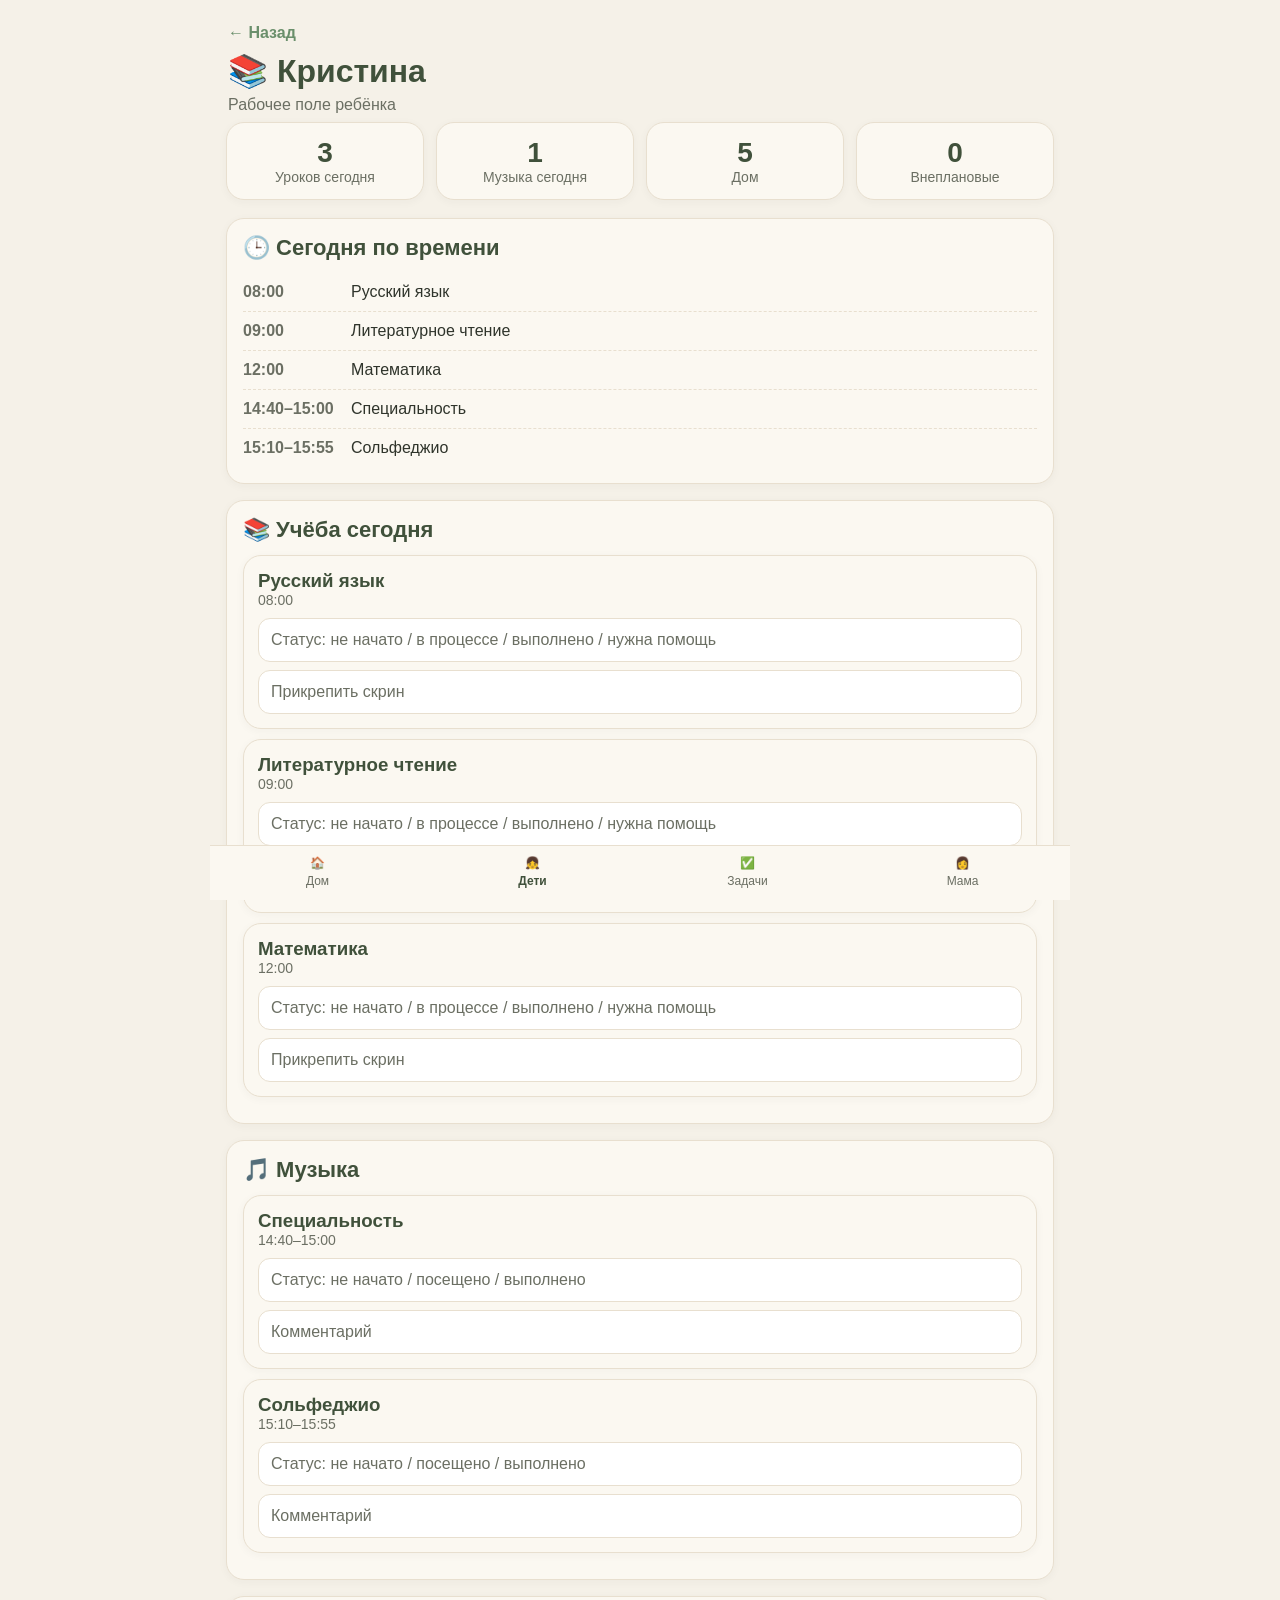
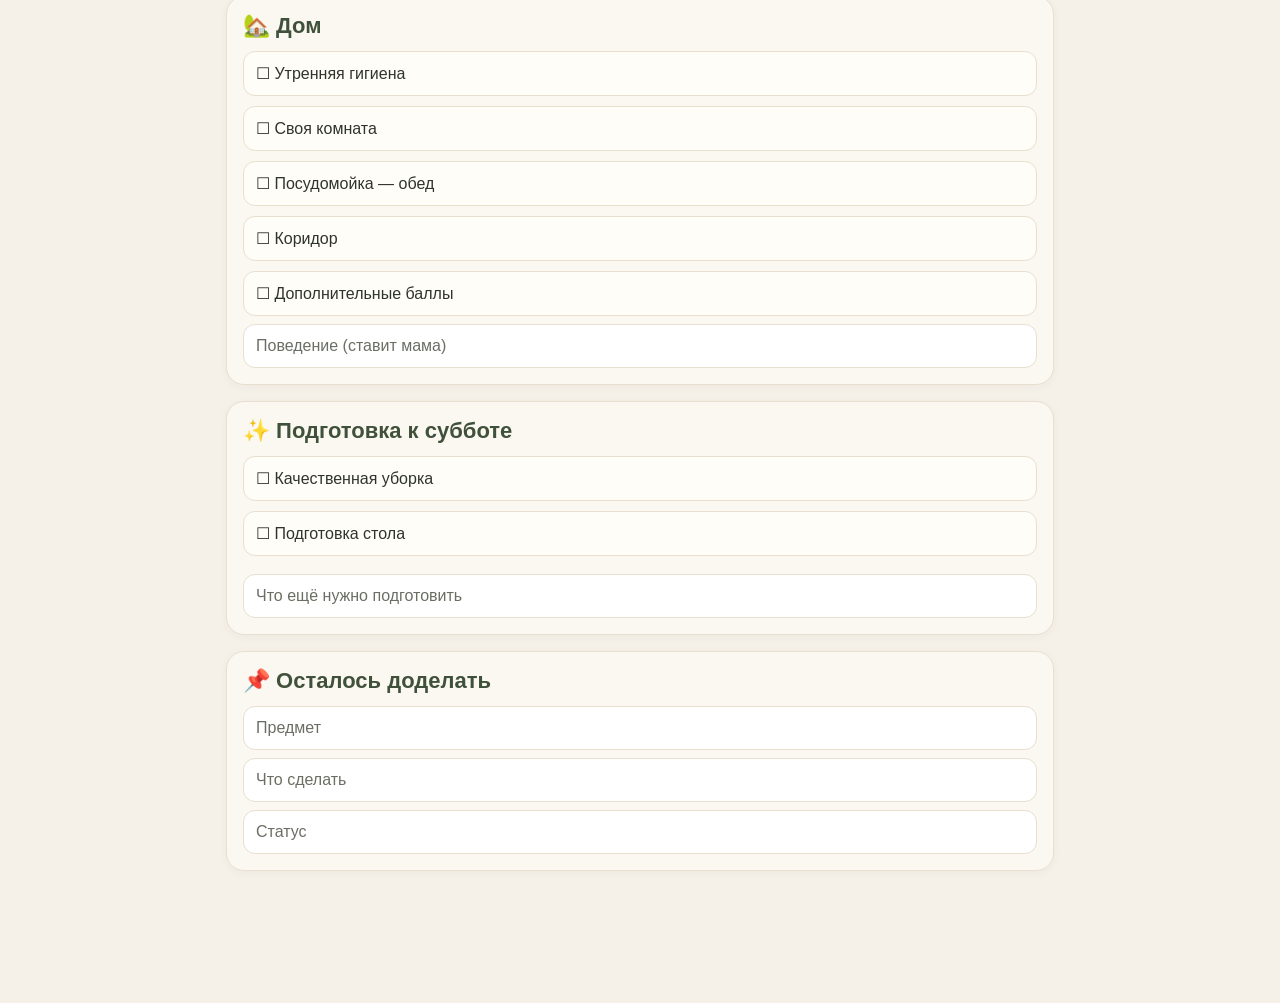
==== kristina.html @ c878d45f "Add files via upload" ====
<!DOCTYPE html>
<html lang="ru">
<head>
  <meta charset="UTF-8" />
  <meta name="viewport" content="width=device-width, initial-scale=1.0" />
  <title>📚 Кристина</title>
  <link rel="manifest" href="manifest.json" />
  <link rel="stylesheet" href="styles.css" />
  <meta name="theme-color" content="#6A8F6B" />
</head>
<body>
  <div class="app-shell">
    <header class="topbar">
      <a class="back-link" href="index.html">← Назад</a>
      <h1>📚 Кристина</h1>
      <p>Рабочее поле ребёнка</p>
    </header>

    <main class="content">
      <section class="metrics">
        <div class="metric-card"><div class="metric-number">3</div><div class="metric-label">Уроков сегодня</div></div>
        <div class="metric-card"><div class="metric-number">1</div><div class="metric-label">Музыка сегодня</div></div>
        <div class="metric-card"><div class="metric-number">5</div><div class="metric-label">Дом</div></div>
        <div class="metric-card"><div class="metric-number">0</div><div class="metric-label">Внеплановые</div></div>
      </section>

      <section class="section">
        <h2>🕒 Сегодня по времени</h2>
        <div class="schedule-row"><div class="schedule-time">08:00</div><div>Русский язык</div></div>
<div class="schedule-row"><div class="schedule-time">09:00</div><div>Литературное чтение</div></div>
<div class="schedule-row"><div class="schedule-time">12:00</div><div>Математика</div></div>
<div class="schedule-row"><div class="schedule-time">14:40–15:00</div><div>Специальность</div></div>
<div class="schedule-row"><div class="schedule-time">15:10–15:55</div><div>Сольфеджио</div></div>
      </section>

      <section class="section">
        <h2>📚 Учёба сегодня</h2>
        <div class="task-card">
              <h3>Русский язык</h3>
              <div class="task-meta">08:00</div>
              <div class="fake-select">Статус: не начато / в процессе / выполнено / нужна помощь</div>
              <div class="fake-upload">Прикрепить скрин</div>
            </div>
<div class="task-card">
              <h3>Литературное чтение</h3>
              <div class="task-meta">09:00</div>
              <div class="fake-select">Статус: не начато / в процессе / выполнено / нужна помощь</div>
              <div class="fake-upload">Прикрепить скрин</div>
            </div>
<div class="task-card">
              <h3>Математика</h3>
              <div class="task-meta">12:00</div>
              <div class="fake-select">Статус: не начато / в процессе / выполнено / нужна помощь</div>
              <div class="fake-upload">Прикрепить скрин</div>
            </div>
      </section>

      <section class="section">
        <h2>🎵 Музыка</h2>
        <div class="task-card">
              <h3>Специальность</h3>
              <div class="task-meta">14:40–15:00</div>
              <div class="fake-select">Статус: не начато / посещено / выполнено</div>
              <div class="fake-input">Комментарий</div>
            </div>
<div class="task-card">
              <h3>Сольфеджио</h3>
              <div class="task-meta">15:10–15:55</div>
              <div class="fake-select">Статус: не начато / посещено / выполнено</div>
              <div class="fake-input">Комментарий</div>
            </div>
      </section>

      <section class="section">
        <h2>🏡 Дом</h2>
        <div class="checklist">
          <div class="check-item">☐ Утренняя гигиена</div>
<div class="check-item">☐ Своя комната</div>
<div class="check-item">☐ Посудомойка — обед</div>
<div class="check-item">☐ Коридор</div>
<div class="check-item">☐ Дополнительные баллы</div>
        </div>
        <div class="fake-select">Поведение (ставит мама)</div>
      </section>

      
        <section class="section">
          <h2>✨ Подготовка к субботе</h2>
          <div class="checklist">
            <div class="check-item">☐ Качественная уборка</div>
            <div class="check-item">☐ Подготовка стола</div>
            <div class="fake-input">Что ещё нужно подготовить</div>
          </div>
        </section>
        

      <section class="section">
        <h2>📌 Осталось доделать</h2>
        <div class="fake-input">Предмет</div>
        <div class="fake-input">Что сделать</div>
        <div class="fake-select">Статус</div>
      </section>
    </main>

    <nav class="bottom-nav">
      <a href="index.html">🏠<span>Дом</span></a>
      <a class="active" href="#">👧<span>Дети</span></a>
      <a href="mama.html">✅<span>Задачи</span></a>
      <a href="mama.html">👩<span>Мама</span></a>
    </nav>
  </div>
  <script src="app.js"></script>
</body>
</html>
---- styles.css ----
:root {
  --bg: #F5F1E8;
  --card: #FBF8F1;
  --line: #E8DFCF;
  --green: #6A8F6B;
  --green-dark: #40513B;
  --text: #2F342B;
  --muted: #6B6F63;
  --warning: #C98B2A;
  --danger: #B65C5C;
  --good: #4D8B66;
}
* { box-sizing: border-box; }
body {
  margin: 0;
  font-family: -apple-system, BlinkMacSystemFont, "Segoe UI", sans-serif;
  background: var(--bg);
  color: var(--text);
}
.app-shell {
  max-width: 860px;
  margin: 0 auto;
  padding-bottom: 92px;
}
.topbar {
  padding: 24px 18px 8px;
}
.topbar h1 {
  margin: 0;
  font-size: 32px;
  color: var(--green-dark);
}
.topbar p {
  margin: 6px 0 0;
  color: var(--muted);
}
.content {
  padding: 0 16px 24px;
}
.metrics {
  display: grid;
  grid-template-columns: repeat(2, 1fr);
  gap: 12px;
  margin-bottom: 18px;
}
.metric-card, .person-card, .section, .task-card {
  background: var(--card);
  border: 1px solid var(--line);
  border-radius: 18px;
  box-shadow: 0 2px 10px rgba(50,50,50,.04);
}
.metric-card {
  text-align: center;
  padding: 14px 10px;
}
.metric-number {
  font-size: 28px;
  font-weight: 700;
  color: var(--green-dark);
}
.metric-label {
  font-size: 14px;
  color: var(--muted);
}
.section {
  padding: 16px;
  margin-bottom: 16px;
}
.section h2 {
  margin: 0 0 12px;
  color: var(--green-dark);
  font-size: 22px;
}
.family-grid {
  display: grid;
  grid-template-columns: 1fr;
  gap: 12px;
}
.person-card {
  text-decoration: none;
  color: inherit;
  padding: 16px;
}
.person-header {
  display: flex;
  gap: 12px;
  align-items: center;
  margin-bottom: 12px;
}
.avatar {
  width: 44px;
  height: 44px;
  border-radius: 50%;
  background: #ECE3D3;
  display: grid;
  place-items: center;
  font-weight: 700;
  color: var(--green-dark);
}
.person-card h3, .task-card h3 {
  margin: 0;
  color: var(--green-dark);
}
.person-card ul, .attention-list, .simple-list {
  margin: 0;
  padding-left: 18px;
}
.person-card li, .attention-list li, .simple-list li {
  margin: 6px 0;
  color: var(--text);
}
.status {
  margin: 4px 0 0;
  font-size: 13px;
}
.status.in-progress { color: var(--warning); }
.status.danger { color: var(--danger); }
.status.good { color: var(--good); }
.bottom-nav {
  position: fixed;
  left: 0;
  right: 0;
  bottom: 0;
  max-width: 860px;
  margin: 0 auto;
  display: grid;
  grid-template-columns: repeat(4, 1fr);
  background: rgba(251,248,241,.98);
  border-top: 1px solid var(--line);
  backdrop-filter: blur(10px);
}
.bottom-nav a {
  text-decoration: none;
  color: var(--muted);
  padding: 10px 6px 12px;
  display: flex;
  flex-direction: column;
  align-items: center;
  font-size: 12px;
  gap: 4px;
}
.bottom-nav a.active {
  color: var(--green-dark);
  font-weight: 600;
}
.back-link {
  display: inline-block;
  margin-bottom: 10px;
  text-decoration: none;
  color: var(--green);
  font-weight: 600;
}
.schedule-row {
  display: flex;
  gap: 10px;
  align-items: flex-start;
  padding: 10px 0;
  border-bottom: 1px dashed var(--line);
}
.schedule-row:last-child { border-bottom: none; }
.schedule-time {
  min-width: 98px;
  color: var(--muted);
  font-weight: 600;
}
.task-card {
  padding: 14px;
  margin-bottom: 10px;
}
.task-meta {
  color: var(--muted);
  font-size: 14px;
  margin-bottom: 10px;
}
.fake-select, .fake-upload, .fake-input {
  width: 100%;
  background: white;
  border: 1px solid var(--line);
  border-radius: 12px;
  padding: 12px;
  color: var(--muted);
  margin-top: 8px;
}
.checklist {
  display: grid;
  gap: 10px;
}
.check-item {
  display: flex;
  align-items: center;
  gap: 10px;
  background: #fffdf8;
  border: 1px solid var(--line);
  border-radius: 12px;
  padding: 12px;
}
.attention {
  background: #FFF8E8;
}
.note {
  color: var(--muted);
  font-size: 14px;
}
@media (min-width: 740px) {
  .metrics { grid-template-columns: repeat(4, 1fr); }
  .family-grid { grid-template-columns: repeat(2, 1fr); }
}
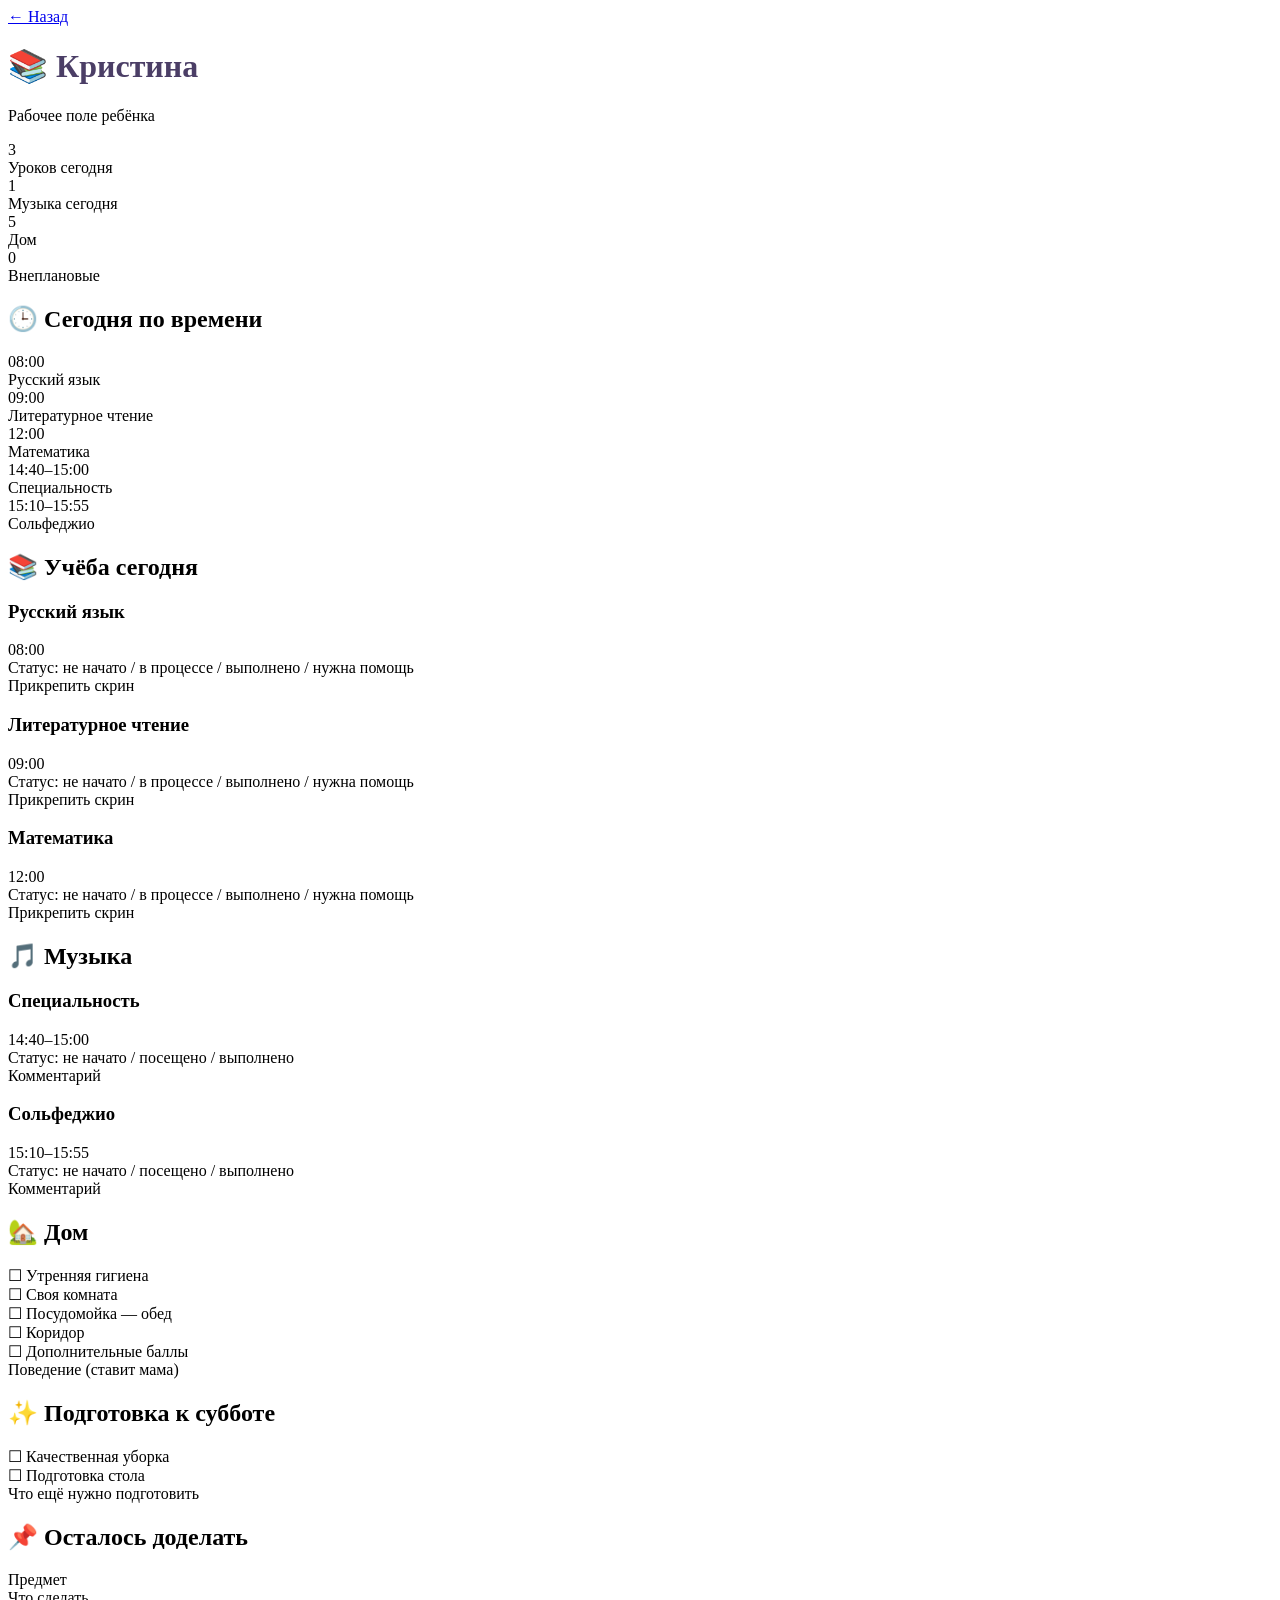
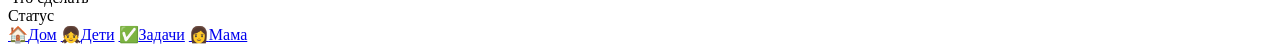
==== commit 3cc71a25: "Update kristina.html" ====
--- a/kristina.html
+++ b/kristina.html
@@ -5,7 +5,41 @@
   <meta name="viewport" content="width=device-width, initial-scale=1.0" />
   <title>📚 Кристина</title>
   <link rel="manifest" href="manifest.json" />
-  <link rel="stylesheet" href="styles.css" />
+    <link rel="stylesheet" href="styles.css" /><style>
+:root {
+  --bg: #F3F1F7;
+  --card: #FFFFFF;
+  --card-soft: #F8F6FB;
+  --line: #E6E1EF;
+
+  --text: #2F2A33;
+  --muted: #8A8194;
+
+  --primary: #C6B8E3;
+
+  --green-soft: #E3F3EA;
+  --green-text: #4A7B61;
+
+  --yellow-soft: #FFF3D6;
+  --yellow-text: #B8841E;
+
+  --shadow: 0 8px 24px rgba(80, 60, 120, 0.06);
+
+  --radius-xl: 24px;
+  --radius-lg: 18px;
+  --radius-md: 14px;
+}
+
+/* маленький апгрейд */
+.avatar {
+  background: #E6DFF5 !important;
+  color: #4B3E66 !important;
+}
+
+.topbar h1 {
+  color: #4B3E66;
+}
+</style>
   <meta name="theme-color" content="#6A8F6B" />
 </head>
 <body>
